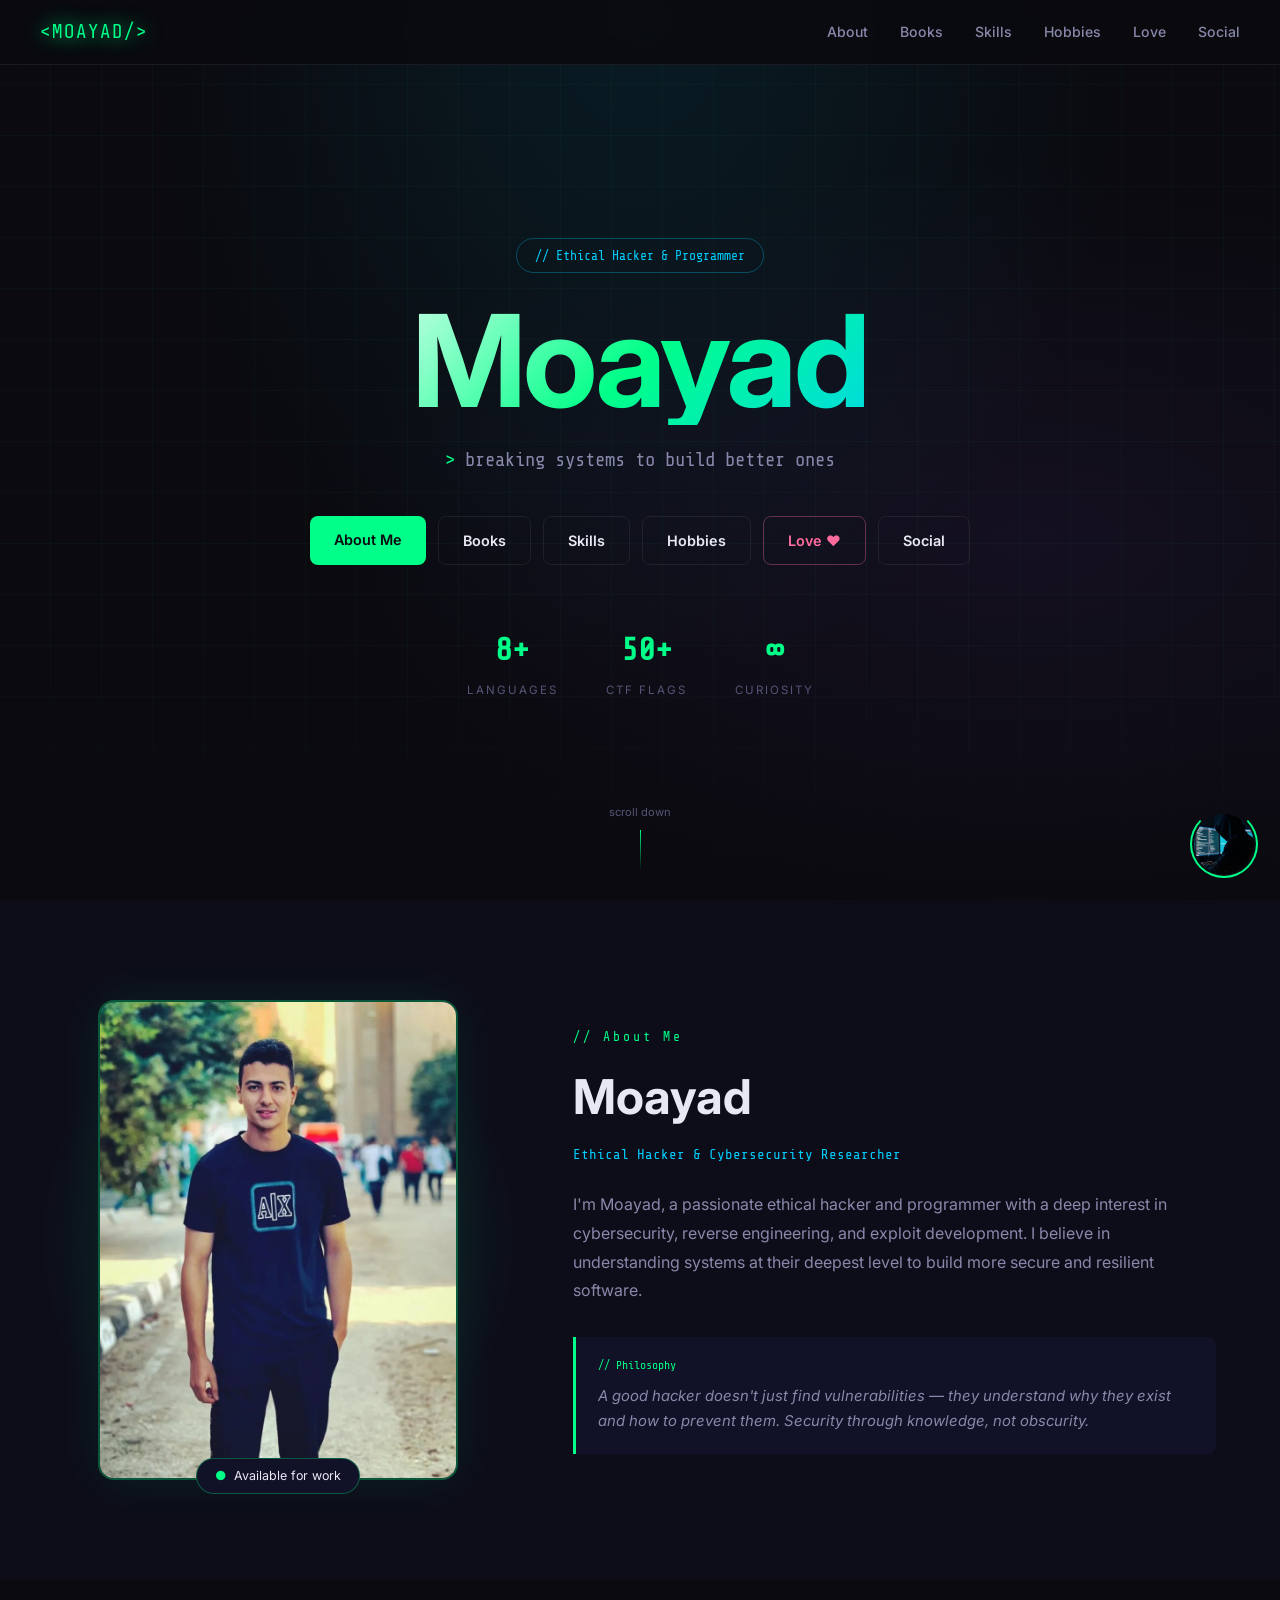
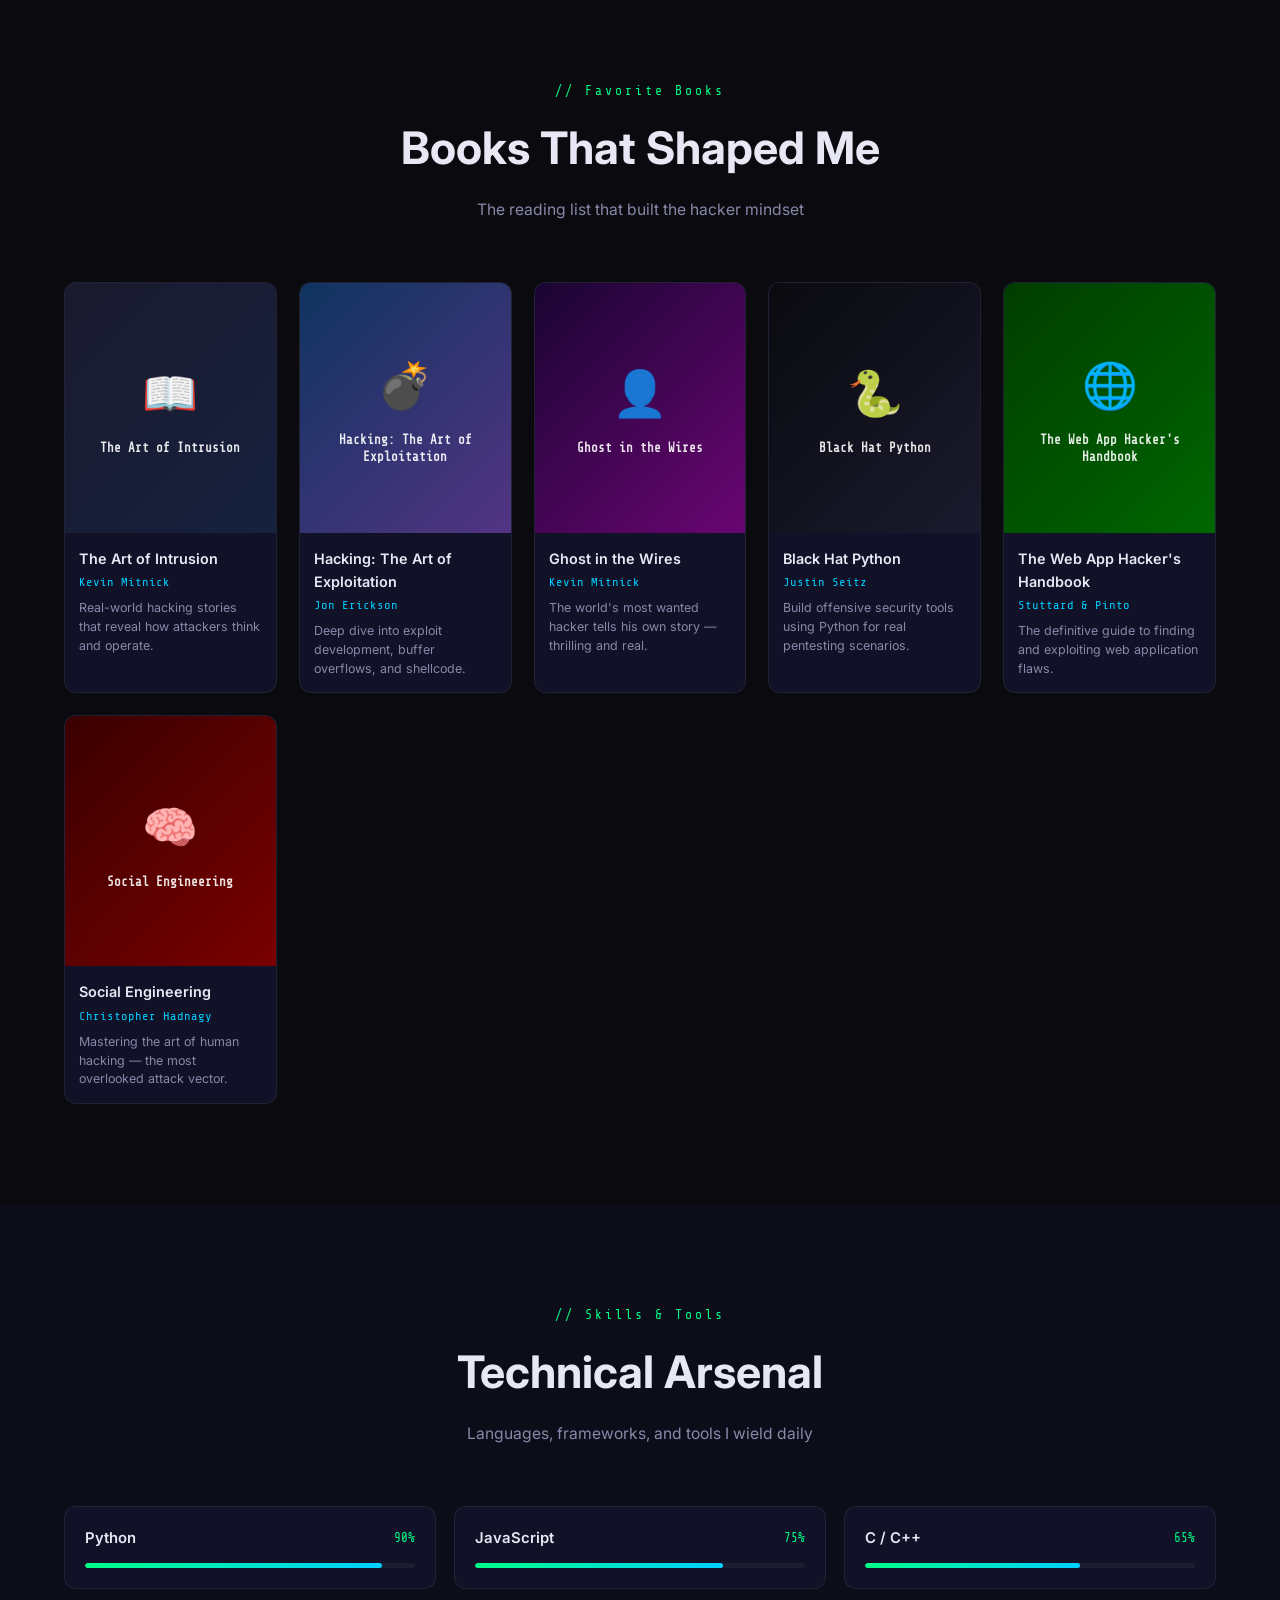
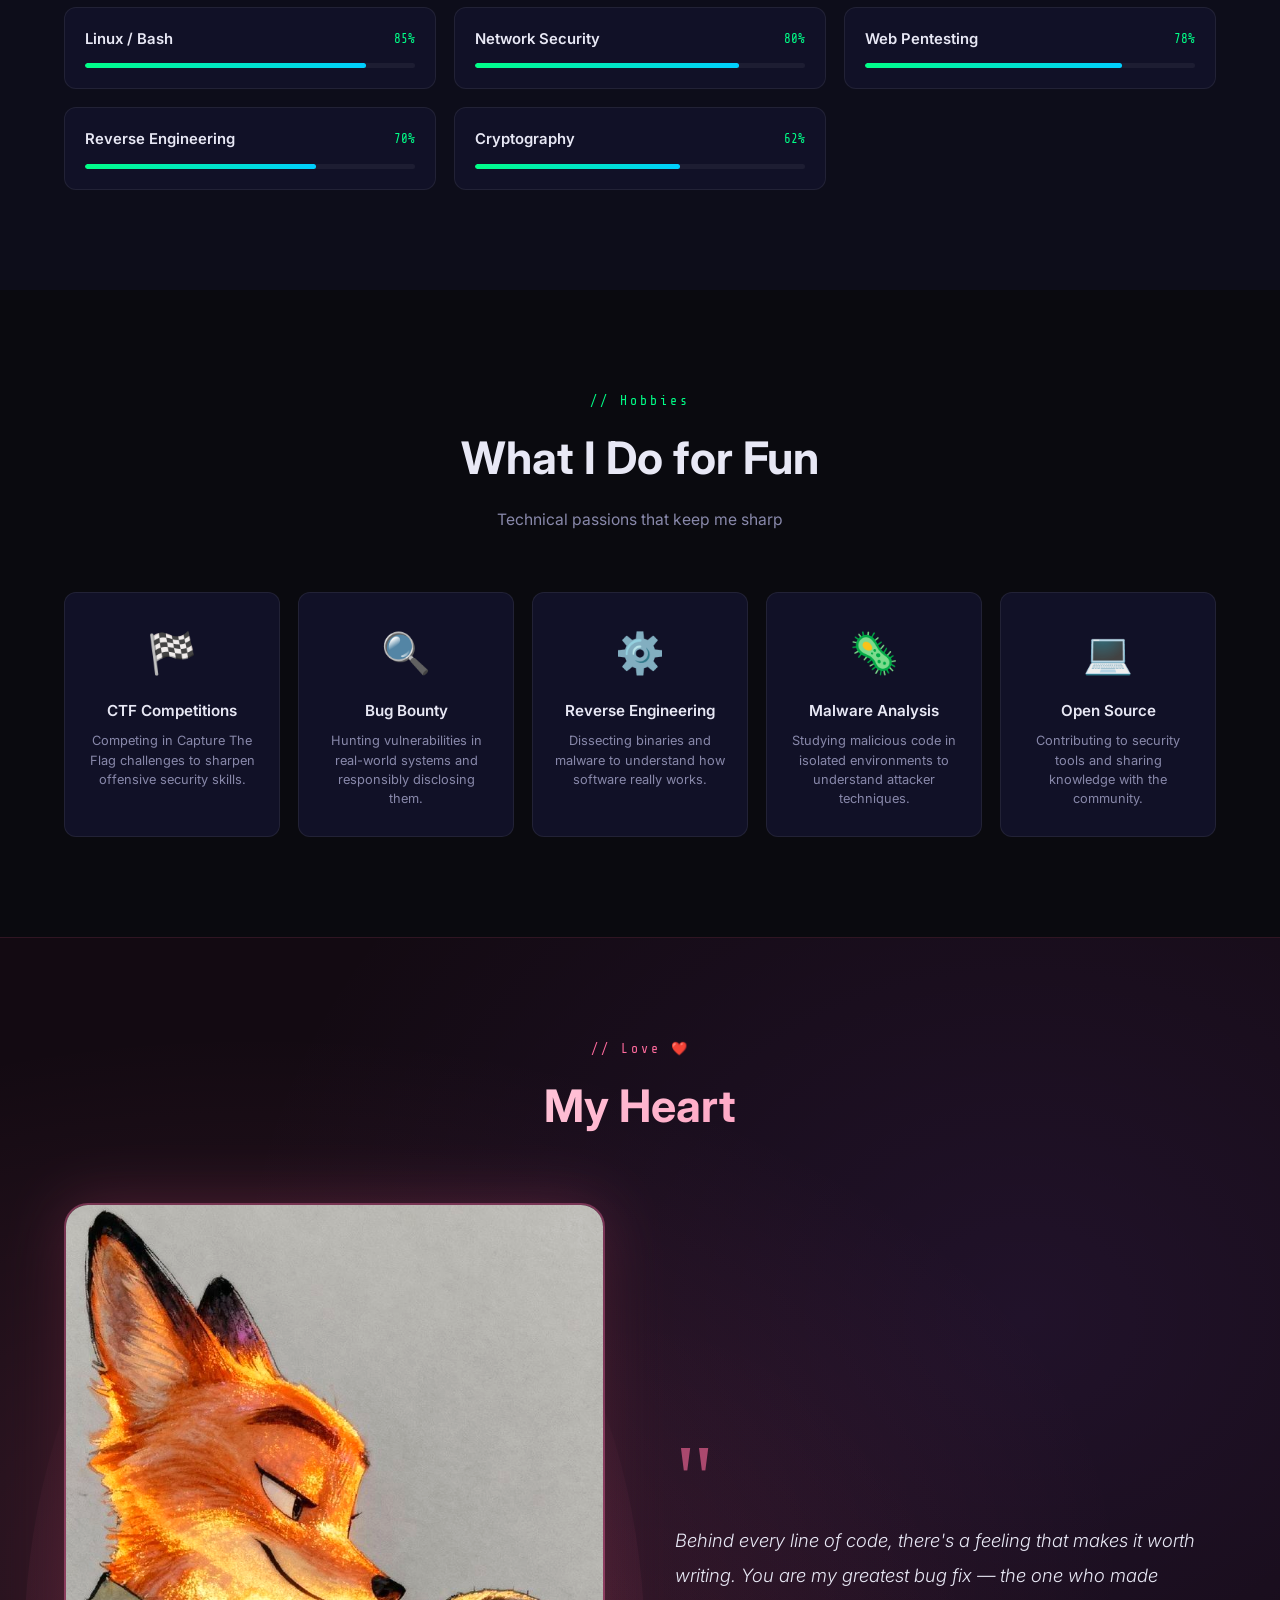
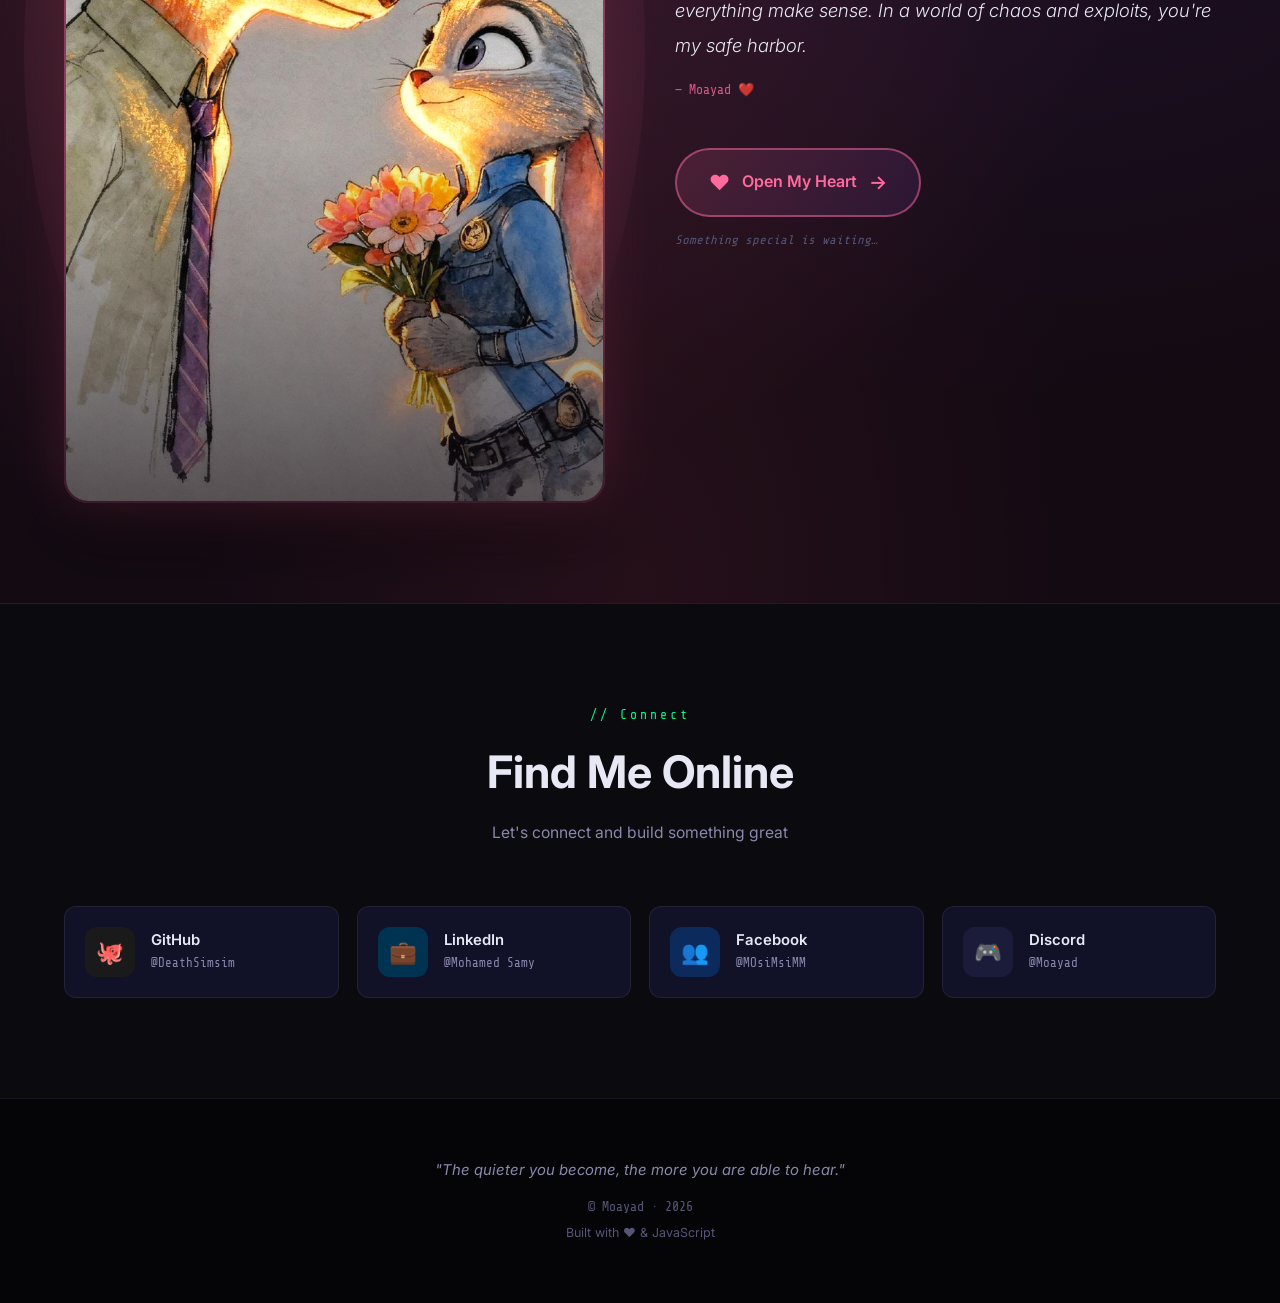
==== index.html @ 6779b1d2 "Initial Portfolio" ====
<!DOCTYPE html>
<html lang="en" xmlns:th="http://www.thymeleaf.org">

<head>
    <meta charset="UTF-8">
    <meta name="viewport" content="width=device-width, initial-scale=1.0">
    <title>Moayad — Ethical Hacker</title>
    <meta name="description" content="Personal portfolio of Moayad — Ethical Hacker & Cybersecurity Researcher">
    <link rel="preconnect" href="https://fonts.googleapis.com">
    <link rel="preconnect" href="https://fonts.gstatic.com" crossorigin>
    <link
        href="https://fonts.googleapis.com/css2?family=Inter:wght@300;400;500;600;700&family=Share+Tech+Mono&display=swap"
        rel="stylesheet">
    <link rel="stylesheet" href="assets/css/main.css">
    <link rel="icon" href="assets/imgs/logo.ico">
</head>

<body>

    <!-- NAVBAR -->
    <nav id="navbar">
        <div class="nav-inner">
            <a href="#home" class="nav-logo">&lt;MOAYAD/&gt;</a>
            <button class="nav-toggle" id="nav-toggle" aria-label="Toggle menu">
                <span></span><span></span><span></span>
            </button>
            <ul class="nav-links" id="nav-links">
                <li><a href="#about">About</a></li>
                <li><a href="#books">Books</a></li>
                <li><a href="#skills">Skills</a></li>
                <li><a href="#hobbies">Hobbies</a></li>
                <li><a href="#love">Love</a></li>
                <li><a href="#social">Social</a></li>
            </ul>
        </div>
    </nav>

    <!-- HERO -->
    <section id="home" class="hero">
        <div class="hero-bg-grid"></div>
        <div class="hero-content">
            <div class="hero-badge">// Ethical Hacker &amp; Programmer</div>
            <h1 id="site-name">Moayad</h1>
            <p id="site-tagline" class="hero-tagline">breaking systems to build better ones</p>
            <div class="hero-nav-btns">
                <a href="#about" class="btn btn-primary">About Me</a>
                <a href="#books" class="btn btn-ghost">Books</a>
                <a href="#skills" class="btn btn-ghost">Skills</a>
                <a href="#hobbies" class="btn btn-ghost">Hobbies</a>
                <a href="#love" class="btn btn-ghost btn-love">Love ❤️</a>
                <a href="#social" class="btn btn-ghost">Social</a>
            </div>
            <div class="hero-stats">
                <div class="stat"><span class="stat-num">8+</span><span class="stat-label">Languages</span></div>
                <div class="stat"><span class="stat-num">50+</span><span class="stat-label">CTF Flags</span></div>
                <div class="stat"><span class="stat-num">∞</span><span class="stat-label">Curiosity</span></div>
            </div>
        </div>
        <div class="hero-scroll-hint">
            <span>scroll down</span>
            <div class="scroll-line"></div>
        </div>
    </section>

    <!-- ABOUT -->
    <section id="about" class="section reveal">
        <div class="section-inner about-inner">
            <div class="about-image-wrap">
                <div class="about-img-glow"></div>
                <img id="about-img" src="assets/imgs/me.jpg" alt="Moayad" class="about-img">
                <div class="about-img-badge"><span class="blink">●</span> Available for work</div>
            </div>
            <div class="about-content">
                <div class="section-label">// About Me</div>
                <h2 id="about-name">Moayad</h2>
                <div id="about-specialty" class="about-specialty">Ethical Hacker &amp; Cybersecurity Researcher</div>
                <p id="about-bio" class="about-bio">I'm Moayad, a passionate ethical hacker and programmer with a deep
                    interest in cybersecurity, reverse engineering, and exploit development. I believe in understanding
                    systems at their deepest level to build more secure and resilient software.</p>
                <div class="about-philosophy">
                    <div class="philosophy-label">// Philosophy</div>
                    <blockquote id="about-philosophy">A good hacker doesn't just find vulnerabilities — they understand
                        why they exist and how to prevent them. Security through knowledge, not obscurity.</blockquote>
                </div>
            </div>
        </div>
    </section>

    <!-- BOOKS -->
    <section id="books" class="section reveal">
        <div class="section-inner">
            <div class="section-header">
                <div class="section-label">// Favorite Books</div>
                <h2 class="section-title">Books That Shaped Me</h2>
                <p class="section-subtitle">The reading list that built the hacker mindset</p>
            </div>
            <div id="books-grid" class="books-grid"></div>
        </div>
    </section>

    <!-- SKILLS -->
    <section id="skills" class="section reveal">
        <div class="section-inner">
            <div class="section-header">
                <div class="section-label">// Skills &amp; Tools</div>
                <h2 class="section-title">Technical Arsenal</h2>
                <p class="section-subtitle">Languages, frameworks, and tools I wield daily</p>
            </div>
            <div id="skills-list" class="skills-list"></div>
        </div>
    </section>

    <!-- HOBBIES -->
    <section id="hobbies" class="section reveal">
        <div class="section-inner">
            <div class="section-header">
                <div class="section-label">// Hobbies</div>
                <h2 class="section-title">What I Do for Fun</h2>
                <p class="section-subtitle">Technical passions that keep me sharp</p>
            </div>
            <div id="hobbies-list" class="hobbies-grid"></div>
        </div>
    </section>

    <!-- LOVE -->
    <section id="love" class="section love-section reveal">
        <div class="love-section-bg"></div>
        <div class="love-particles">
            <span class="lp lp1">💕</span>
            <span class="lp lp2">✨</span>
            <span class="lp lp3">🌹</span>
            <span class="lp lp4">💫</span>
            <span class="lp lp5">💕</span>
            <span class="lp lp6">✨</span>
        </div>
        <div class="section-inner">
            <div class="section-header">
                <div class="section-label love-label">// Love ❤️</div>
                <h2 class="section-title love-title">My Heart</h2>
            </div>
            <div class="love-redesigned">
                <div class="love-photo-wrap">
                    <div class="love-photo-glow"></div>
                    <img id="love-main-img" src="assets/imgs/love1.jpg" alt="Love" class="love-main-photo">
                    <div class="love-photo-overlay"></div>
                </div>
                <div class="love-content-new">
                    <div class="love-quote-mark">"</div>
                    <p id="love-message" class="love-message-new">Behind every line of code, there's a feeling that
                        makes it worth writing. You are my greatest bug fix — the one who made everything make sense.
                    </p>
                    <div class="love-quote-author">— Moayad ❤️</div>
                    <a href="love.html" class="love-cta-btn" id="love-cta-btn">
                        <span class="love-cta-heart">❤️</span>
                        <span class="love-cta-text">Open My Heart</span>
                        <span class="love-cta-arrow">→</span>
                    </a>
                    <p class="love-cta-hint">Something special is waiting…</p>
                </div>
            </div>
        </div>
    </section>

    <!-- SOCIAL -->
    <section id="social" class="section reveal">
        <div class="section-inner">
            <div class="section-header">
                <div class="section-label">// Connect</div>
                <h2 class="section-title">Find Me Online</h2>
                <p class="section-subtitle">Let's connect and build something great</p>
            </div>
            <div id="social-grid" class="social-grid"></div>
        </div>
    </section>

    <!-- FOOTER -->
    <footer id="footer">
        <div class="footer-inner">
            <p class="footer-quote">"The quieter you become, the more you are able to hear."</p>
            <p class="footer-copy">© <span id="footer-name">Moayad</span> · <span id="footer-year">2026</span></p>
            <p class="footer-tag">Built with ❤️ &amp; JavaScript</p>
        </div>
    </footer>

    <!-- FLOATING AVATAR -->
    <button id="avatar-btn" aria-label="Open admin panel">
        <img src="assets/imgs/hacker1.jpg" alt="Admin" id="avatar-btn-img">
        <div class="avatar-ring"></div>
    </button>

    <!-- ADMIN MODAL -->
    <div id="admin-modal" class="modal-overlay" role="dialog" aria-modal="true">
        <div class="modal-box">
            <div class="modal-icon">🔐</div>
            <h3>Admin Access</h3>
            <p class="modal-sub">Enter password to access the control panel</p>
            <form id="admin-form">
                <input type="password" id="admin-pass" placeholder="Enter password..." autocomplete="current-password">
                <div id="admin-error" class="admin-error" aria-live="polite"></div>
                <button type="submit" class="btn btn-primary btn-full">Unlock Panel</button>
            </form>
            <button class="modal-close" id="modal-close-btn" aria-label="Close">×</button>
        </div>
    </div>

    <!-- SIDEBAR OVERLAY -->
    <div th:if="${session.ADMIN == true}" id="sidebar-overlay" class="sidebar-overlay"></div>

    <!-- SIDEBAR -->
    <aside th:if="${session.ADMIN == true}" id="sidebar" role="complementary" aria-label="Admin Panel">
        <div class="sidebar-header">
            <div class="sidebar-profile">
                <img id="sb-avatar" src="assets/imgs/hacker1.jpg" alt="Profile">
                <div>
                    <div id="sb-name-display" class="sb-name">Moayad</div>
                    <div id="sb-spec-display" class="sb-spec">Ethical Hacker</div>
                </div>
            </div>
            <button id="sidebar-close" class="sidebar-close-btn" aria-label="Close">×</button>
        </div>

        <div class="sidebar-tabs">
            <button class="sb-tab active" data-tab="profile">Profile</button>
            <button class="sb-tab" data-tab="books">Books</button>
            <button class="sb-tab" data-tab="love">Love</button>
            <button class="sb-tab" data-tab="social">Social</button>
        </div>

        <div class="sidebar-body">

            <!-- PROFILE TAB -->
            <div id="tab-profile" class="sb-tab-content active">
                <div class="sb-group">
                    <label>Name</label>
                    <input type="text" id="edit-name" placeholder="Your name">
                </div>
                <div class="sb-group">
                    <label>Tagline</label>
                    <input type="text" id="edit-tagline" placeholder="Your tagline">
                </div>
                <div class="sb-group">
                    <label>Specialty</label>
                    <input type="text" id="edit-specialty" placeholder="Your specialty">
                </div>
                <div class="sb-group">
                    <label>Bio</label>
                    <textarea id="edit-bio" rows="4" placeholder="About you..."></textarea>
                </div>
                <div class="sb-group">
                    <label>Philosophy</label>
                    <textarea id="edit-philosophy" rows="3" placeholder="Your philosophy..."></textarea>
                </div>
                <div class="sb-section-title">Skills</div>
                <div id="sb-skills-list"></div>
                <button class="btn-add" id="add-skill-btn">+ Add Skill</button>
                <div class="sb-section-title">Hobbies</div>
                <div id="sb-hobbies-list"></div>
                <button class="btn-add" id="add-hobby-btn">+ Add Hobby</button>
                <button class="btn btn-primary btn-full save-btn" id="save-profile-btn">💾 Save Changes</button>
            </div>

            <!-- BOOKS TAB -->
            <div id="tab-books" class="sb-tab-content">
                <div id="sb-books-list"></div>
                <button class="btn-add" id="add-book-btn">+ Add Book</button>
            </div>

            <!-- LOVE TAB -->
            <div id="tab-love" class="sb-tab-content">
                <div class="sb-group toggle-row">
                    <label>Show Love Section</label>
                    <label class="toggle-switch">
                        <input type="checkbox" id="love-visible" checked>
                        <span class="toggle-slider"></span>
                    </label>
                </div>
                <div class="sb-group">
                    <label>Main Image</label>
                    <img id="sb-love-preview" src="assets/imgs/love1.jpg" class="sb-img-preview" alt="Love preview">
                    <input type="file" id="love-img-input" accept="image/*" style="display:none">
                    <label for="love-img-input" class="btn-add"
                        style="display:block;text-align:center;cursor:pointer;">📁 Change Image</label>
                </div>
                <div class="sb-group">
                    <label>Love Message</label>
                    <textarea id="edit-love-msg" rows="5" placeholder="Your love message..."></textarea>
                </div>
                <button class="btn btn-primary btn-full save-btn" id="save-love-btn">💾 Save Love</button>
            </div>

            <!-- SOCIAL TAB -->
            <div id="tab-social" class="sb-tab-content">
                <div id="sb-social-list"></div>
                <button class="btn-add" id="add-social-btn">+ Add Social Link</button>
                <button class="btn btn-primary btn-full save-btn" id="save-social-btn">💾 Save Social</button>
            </div>

        </div>
    </aside>

    <script src="assets/js/main.js"></script>
</body>

</html>
---- assets/css/main.css ----
/* ===== IMPORTS ===== */
@import url('https://fonts.googleapis.com/css2?family=Inter:wght@300;400;500;600;700&family=Share+Tech+Mono&display=swap');

/* ===== RESET ===== */
*,
*::before,
*::after {
    box-sizing: border-box;
    margin: 0;
    padding: 0;
}

/* ===== CSS VARIABLES ===== */
:root {
    --bg: #0a0a0f;
    --bg2: #0d0d1a;
    --bg-card: #111127;
    --bg-card2: #13132b;
    --accent: #00ff88;
    --accent2: #00cfff;
    --accent3: #9b59ff;
    --text: #e8e8f5;
    --text2: #8888aa;
    --text3: #555577;
    --border: rgba(255, 255, 255, 0.07);
    --border-a: rgba(0, 255, 136, 0.3);
    --love-bg: #130a12;
    --love-a: #ff6b9d;
    --love-glow: rgba(255, 107, 157, 0.2);
    --font-mono: 'Share Tech Mono', monospace;
    --font: 'Inter', sans-serif;
    --r: 12px;
    --r2: 8px;
    --tr: 0.3s ease;
}

html {
    scroll-behavior: smooth;
}

body {
    background: var(--bg);
    color: var(--text);
    font-family: var(--font);
    line-height: 1.6;
    overflow-x: hidden;
}

a {
    color: inherit;
    text-decoration: none;
}

img {
    max-width: 100%;
    display: block;
}

::-webkit-scrollbar {
    width: 5px;
}

::-webkit-scrollbar-track {
    background: var(--bg2);
}

::-webkit-scrollbar-thumb {
    background: var(--accent);
    border-radius: 3px;
}

/* ===== NAVBAR ===== */
#navbar {
    position: fixed;
    top: 0;
    left: 0;
    right: 0;
    z-index: 900;
    padding: 0 24px;
    background: rgba(10, 10, 15, 0.85);
    -webkit-backdrop-filter: blur(14px);
    backdrop-filter: blur(14px);
    border-bottom: 1px solid var(--border);
    transition: var(--tr);
}

.nav-inner {
    max-width: 1200px;
    margin: 0 auto;
    height: 64px;
    display: flex;
    align-items: center;
    justify-content: space-between;
}

.nav-logo {
    font-family: var(--font-mono);
    font-size: 1.2rem;
    color: var(--accent);
    letter-spacing: 2px;
    text-shadow: 0 0 20px var(--accent);
    transition: var(--tr);
}

.nav-logo:hover {
    opacity: 0.75;
}

.nav-links {
    display: flex;
    list-style: none;
    gap: 32px;
}

.nav-links a {
    font-size: 0.88rem;
    color: var(--text2);
    font-weight: 500;
    transition: var(--tr);
    position: relative;
}

.nav-links a::after {
    content: '';
    position: absolute;
    bottom: -4px;
    left: 0;
    width: 0;
    height: 2px;
    background: var(--accent);
    transition: var(--tr);
}

.nav-links a:hover {
    color: var(--accent);
}

.nav-links a:hover::after {
    width: 100%;
}

.nav-toggle {
    display: none;
    flex-direction: column;
    gap: 5px;
    background: none;
    border: none;
    cursor: pointer;
    padding: 4px;
}

.nav-toggle span {
    display: block;
    width: 24px;
    height: 2px;
    background: var(--text);
    transition: var(--tr);
}

.nav-links.open {
    display: flex;
}

/* ===== BUTTONS ===== */
.btn {
    display: inline-block;
    padding: 12px 24px;
    border-radius: var(--r2);
    font-family: var(--font);
    font-size: 0.9rem;
    font-weight: 600;
    cursor: pointer;
    transition: var(--tr);
    border: none;
    text-align: center;
}

.btn-primary {
    background: var(--accent);
    color: #0a0a0f;
}

.btn-primary:hover {
    background: #00dd77;
    box-shadow: 0 0 20px rgba(0, 255, 136, 0.4);
    transform: translateY(-2px);
}

.btn-ghost {
    background: transparent;
    color: var(--text);
    border: 1px solid var(--border);
}

.btn-ghost:hover {
    border-color: var(--accent);
    color: var(--accent);
    transform: translateY(-2px);
}

.btn-love {
    border-color: rgba(255, 107, 157, 0.35) !important;
    color: var(--love-a) !important;
}

.btn-love:hover {
    border-color: var(--love-a) !important;
    box-shadow: 0 0 15px var(--love-glow) !important;
}

.btn-full {
    width: 100%;
    display: block;
}

.btn-add {
    display: block;
    width: 100%;
    margin-top: 8px;
    padding: 9px;
    background: transparent;
    border: 1px dashed var(--border);
    color: var(--text2);
    font-size: 0.82rem;
    border-radius: var(--r2);
    cursor: pointer;
    font-family: var(--font);
    transition: var(--tr);
}

.btn-add:hover {
    border-color: var(--accent);
    color: var(--accent);
}

/* ===== SECTIONS ===== */
.section {
    padding: 100px 0;
    position: relative;
}

.section-inner {
    max-width: 1200px;
    margin: 0 auto;
    padding: 0 24px;
}

.section-header {
    text-align: center;
    margin-bottom: 60px;
}

.section-label {
    font-family: var(--font-mono);
    font-size: 0.82rem;
    color: var(--accent);
    letter-spacing: 3px;
    margin-bottom: 12px;
}

.section-title {
    font-size: clamp(2rem, 5vw, 2.8rem);
    font-weight: 700;
    margin-bottom: 12px;
}

.section-subtitle {
    color: var(--text2);
    font-size: 0.98rem;
}

/* Scroll Reveal */
.reveal {
    opacity: 0;
    transform: translateY(40px);
    transition: opacity 0.7s ease, transform 0.7s ease;
}

.reveal.visible {
    opacity: 1;
    transform: translateY(0);
}

/* ===== HERO ===== */
.hero {
    min-height: 100vh;
    display: flex;
    flex-direction: column;
    align-items: center;
    justify-content: center;
    text-align: center;
    position: relative;
    overflow: hidden;
    padding: 80px 24px 40px;
}

.hero-bg-grid {
    position: absolute;
    inset: 0;
    background:
        linear-gradient(to bottom, transparent 70%, var(--bg) 100%),
        repeating-linear-gradient(0deg, transparent, transparent 50px, rgba(0, 255, 136, 0.03) 50px, rgba(0, 255, 136, 0.03) 51px),
        repeating-linear-gradient(90deg, transparent, transparent 50px, rgba(0, 255, 136, 0.03) 50px, rgba(0, 255, 136, 0.03) 51px);
    background-color: var(--bg);
    z-index: 0;
}

.hero-bg-grid::after {
    content: '';
    position: absolute;
    inset: 0;
    background:
        radial-gradient(ellipse at center top, rgba(0, 207, 255, 0.09) 0%, transparent 55%),
        radial-gradient(ellipse at 80% 60%, rgba(155, 89, 255, 0.07) 0%, transparent 50%);
}

.hero-content {
    position: relative;
    z-index: 1;
}

.hero-badge {
    display: inline-block;
    font-family: var(--font-mono);
    font-size: 0.82rem;
    color: var(--accent2);
    border: 1px solid rgba(0, 207, 255, 0.3);
    padding: 6px 18px;
    border-radius: 100px;
    margin-bottom: 24px;
    animation: fadeDown 0.8s ease forwards;
}

.hero h1 {
    font-size: clamp(3.5rem, 11vw, 8rem);
    font-weight: 700;
    line-height: 1;
    letter-spacing: -3px;
    background: linear-gradient(135deg, #fff 0%, var(--accent) 50%, var(--accent2) 100%);
    -webkit-background-clip: text;
    -webkit-text-fill-color: transparent;
    background-clip: text;
    animation: fadeUp 0.9s ease 0.2s both;
    margin-bottom: 20px;
}

.hero-tagline {
    font-size: clamp(0.95rem, 2.5vw, 1.2rem);
    color: var(--text2);
    font-family: var(--font-mono);
    margin-bottom: 40px;
    animation: fadeUp 0.9s ease 0.4s both;
}

.hero-tagline::before {
    content: '> ';
    color: var(--accent);
}

.hero-nav-btns {
    display: flex;
    flex-wrap: wrap;
    gap: 12px;
    justify-content: center;
    margin-bottom: 60px;
    animation: fadeUp 0.9s ease 0.6s both;
}

.hero-stats {
    display: flex;
    gap: 48px;
    justify-content: center;
    animation: fadeUp 0.9s ease 0.8s both;
}

.stat {
    text-align: center;
}

.stat-num {
    display: block;
    font-family: var(--font-mono);
    font-size: 2rem;
    color: var(--accent);
    font-weight: 700;
}

.stat-label {
    font-size: 0.72rem;
    color: var(--text3);
    text-transform: uppercase;
    letter-spacing: 2px;
}

.hero-scroll-hint {
    position: absolute;
    bottom: 30px;
    left: 50%;
    transform: translateX(-50%);
    z-index: 1;
    display: flex;
    flex-direction: column;
    align-items: center;
    gap: 8px;
    color: var(--text3);
    font-size: 0.7rem;
    animation: pulse 2s ease infinite;
}

.scroll-line {
    width: 1px;
    height: 40px;
    background: linear-gradient(to bottom, var(--accent), transparent);
}

/* ===== ABOUT ===== */
#about {
    background: var(--bg2);
}

.about-inner {
    display: grid;
    grid-template-columns: 1fr 1.5fr;
    gap: 80px;
    align-items: center;
}

.about-image-wrap {
    position: relative;
}

.about-img-glow {
    position: absolute;
    inset: -20px;
    background: radial-gradient(circle, rgba(0, 255, 136, 0.12) 0%, transparent 70%);
    border-radius: 50%;
}

.about-img {
    width: 100%;
    max-width: 360px;
    margin: 0 auto;
    border-radius: 16px;
    border: 2px solid var(--border-a);
    box-shadow: 0 0 50px rgba(0, 255, 136, 0.08);
    position: relative;
    z-index: 1;
    object-fit: cover;
    aspect-ratio: 3/4;
}

.about-img-badge {
    position: absolute;
    bottom: -14px;
    left: 50%;
    transform: translateX(-50%);
    background: var(--bg-card);
    border: 1px solid var(--border-a);
    padding: 7px 18px;
    border-radius: 100px;
    font-size: 0.78rem;
    white-space: nowrap;
    z-index: 2;
    display: flex;
    align-items: center;
    gap: 8px;
}

.blink {
    color: var(--accent);
    animation: blink 1.5s ease infinite;
}

.about-content .section-label {
    text-align: left;
}

.about-content h2 {
    font-size: clamp(2rem, 4vw, 3rem);
    font-weight: 700;
    margin-bottom: 8px;
}

.about-specialty {
    font-family: var(--font-mono);
    color: var(--accent2);
    font-size: 0.88rem;
    margin-bottom: 24px;
}

.about-bio {
    color: var(--text2);
    line-height: 1.8;
    margin-bottom: 32px;
    font-size: 1rem;
}

.about-philosophy {
    background: var(--bg-card);
    border-left: 3px solid var(--accent);
    padding: 20px 22px;
    border-radius: 0 var(--r2) var(--r2) 0;
}

.philosophy-label {
    font-family: var(--font-mono);
    font-size: 0.72rem;
    color: var(--accent);
    margin-bottom: 8px;
}

.about-philosophy blockquote {
    color: var(--text2);
    font-style: italic;
    line-height: 1.7;
    font-size: 0.93rem;
}

/* ===== BOOKS ===== */
.books-grid {
    display: grid;
    grid-template-columns: repeat(auto-fill, minmax(190px, 1fr));
    gap: 22px;
}

.book-card {
    background: var(--bg-card);
    border-radius: var(--r);
    overflow: hidden;
    border: 1px solid var(--border);
    transition: var(--tr);
    cursor: default;
}

.book-card:hover {
    border-color: var(--border-a);
    transform: translateY(-6px);
    box-shadow: 0 20px 40px rgba(0, 0, 0, 0.4);
}

.book-card:hover .book-cover-placeholder {
    transform: scale(1.04);
}

.book-cover-wrap {
    height: 250px;
    overflow: hidden;
    position: relative;
}

.book-cover {
    width: 100%;
    height: 100%;
    object-fit: cover;
    transition: transform 0.5s ease;
}

.book-cover-placeholder {
    width: 100%;
    height: 100%;
    display: flex;
    flex-direction: column;
    align-items: center;
    justify-content: center;
    padding: 20px;
    text-align: center;
    font-family: var(--font-mono);
    transition: transform 0.5s ease;
}

.book-cover-placeholder .book-icon {
    font-size: 2.8rem;
    margin-bottom: 10px;
}

.book-cover-placeholder .book-cover-title {
    font-size: 0.78rem;
    color: rgba(255, 255, 255, 0.9);
    font-weight: 600;
    line-height: 1.3;
}

.book-info {
    padding: 14px;
}

.book-title {
    font-size: 0.9rem;
    font-weight: 600;
    margin-bottom: 3px;
}

.book-author {
    font-size: 0.76rem;
    color: var(--accent2);
    font-family: var(--font-mono);
    margin-bottom: 7px;
}

.book-desc {
    font-size: 0.78rem;
    color: var(--text2);
    line-height: 1.5;
}

/* ===== SKILLS ===== */
#skills {
    background: var(--bg2);
}

.skills-list {
    display: grid;
    grid-template-columns: repeat(auto-fill, minmax(280px, 1fr));
    gap: 18px;
}

.skill-item {
    background: var(--bg-card);
    border: 1px solid var(--border);
    border-radius: var(--r);
    padding: 20px;
    transition: var(--tr);
}

.skill-item:hover {
    border-color: var(--border-a);
}

.skill-header {
    display: flex;
    justify-content: space-between;
    align-items: center;
    margin-bottom: 12px;
}

.skill-name {
    font-weight: 600;
    font-size: 0.93rem;
}

.skill-pct {
    font-family: var(--font-mono);
    font-size: 0.78rem;
    color: var(--accent);
}

.skill-bar {
    height: 5px;
    background: rgba(255, 255, 255, 0.05);
    border-radius: 100px;
    overflow: hidden;
}

.skill-fill {
    height: 100%;
    background: linear-gradient(90deg, var(--accent), var(--accent2));
    border-radius: 100px;
    width: 0;
    transition: width 1s ease 0.3s;
}

/* ===== HOBBIES ===== */
.hobbies-grid {
    display: grid;
    grid-template-columns: repeat(auto-fill, minmax(210px, 1fr));
    gap: 18px;
}

.hobby-card {
    background: var(--bg-card);
    border: 1px solid var(--border);
    border-radius: var(--r);
    padding: 28px 20px;
    text-align: center;
    transition: var(--tr);
}

.hobby-card:hover {
    border-color: rgba(155, 89, 255, 0.4);
    transform: translateY(-5px);
    box-shadow: 0 10px 30px rgba(155, 89, 255, 0.1);
}

.hobby-icon {
    font-size: 2.5rem;
    margin-bottom: 14px;
    display: block;
}

.hobby-name {
    font-weight: 600;
    font-size: 0.95rem;
    margin-bottom: 8px;
}

.hobby-desc {
    font-size: 0.8rem;
    color: var(--text2);
    line-height: 1.5;
}

/* ===== LOVE ===== */
#love {
    background: var(--love-bg);
    border-top: 1px solid rgba(255, 107, 157, 0.12);
    border-bottom: 1px solid rgba(255, 107, 157, 0.12);
    position: relative;
    overflow: hidden;
}

.love-section-bg {
    position: absolute;
    inset: 0;
    background:
        radial-gradient(ellipse at 20% 50%, rgba(255, 107, 157, 0.14) 0%, transparent 60%),
        radial-gradient(ellipse at 80% 30%, rgba(155, 89, 255, 0.10) 0%, transparent 55%),
        radial-gradient(ellipse at 50% 100%, rgba(255, 80, 120, 0.08) 0%, transparent 50%);
    pointer-events: none;
}

.love-particles {
    position: absolute;
    inset: 0;
    pointer-events: none;
    overflow: hidden;
    z-index: 0;
}

.lp {
    position: absolute;
    font-size: 1.4rem;
    opacity: 0;
    animation: floatParticle 8s ease-in-out infinite;
}

.lp1 {
    left: 8%;
    top: 20%;
    animation-delay: 0s;
    animation-duration: 9s;
}

.lp2 {
    left: 20%;
    top: 70%;
    animation-delay: 1.5s;
    animation-duration: 7s;
}

.lp3 {
    left: 75%;
    top: 15%;
    animation-delay: 2.5s;
    animation-duration: 10s;
}

.lp4 {
    left: 88%;
    top: 65%;
    animation-delay: 0.8s;
    animation-duration: 8s;
}

.lp5 {
    left: 50%;
    top: 85%;
    animation-delay: 3.5s;
    animation-duration: 9s;
}

.lp6 {
    left: 60%;
    top: 40%;
    animation-delay: 1s;
    animation-duration: 11s;
}

@keyframes floatParticle {
    0% {
        transform: translateY(0) scale(0.8);
        opacity: 0;
    }

    20% {
        opacity: 0.7;
    }

    80% {
        opacity: 0.5;
    }

    100% {
        transform: translateY(-120px) scale(1.1);
        opacity: 0;
    }
}

#love .section-inner {
    position: relative;
    z-index: 1;
}

.love-label {
    color: var(--love-a) !important;
}

.love-title {
    background: linear-gradient(135deg, #fff, var(--love-a));
    -webkit-background-clip: text;
    -webkit-text-fill-color: transparent;
    background-clip: text;
}

/* --- Redesigned layout --- */
.love-redesigned {
    display: grid;
    grid-template-columns: 1fr 1fr;
    gap: 70px;
    align-items: center;
}

.love-photo-wrap {
    position: relative;
    border-radius: 24px;
    overflow: visible;
}

.love-photo-glow {
    position: absolute;
    inset: -40px;
    background: radial-gradient(circle, rgba(255, 107, 157, 0.25) 0%, transparent 70%);
    border-radius: 50%;
    z-index: 0;
    animation: glowPulse 3s ease-in-out infinite;
}

@keyframes glowPulse {

    0%,
    100% {
        opacity: 0.7;
        transform: scale(0.95);
    }

    50% {
        opacity: 1;
        transform: scale(1.05);
    }
}

.love-main-photo {
    width: 100%;
    height: 900px;
    object-fit: cover;
    object-position: center bottom;
    border-radius: 24px;
    border: 2px solid rgba(255, 107, 157, 0.4);
    box-shadow: 0 0 60px rgba(255, 107, 157, 0.2), 0 30px 60px rgba(0, 0, 0, 0.5);
    position: relative;
    z-index: 1;
    transition: transform 0.6s ease, box-shadow 0.6s ease;
    filter: brightness(1.05) saturate(1.1);
}

.love-main-photo:hover {
    transform: scale(1.02) translateY(-5px);
    box-shadow: 0 0 80px rgba(255, 107, 157, 0.35), 0 40px 80px rgba(0, 0, 0, 0.5);
}

.love-photo-overlay {
    position: absolute;
    bottom: 0;
    left: 0;
    right: 0;
    height: 40%;
    background: linear-gradient(to top, rgba(19, 10, 18, 0.6), transparent);
    border-radius: 0 0 24px 24px;
    z-index: 2;
    pointer-events: none;
}

.love-content-new {
    text-align: left;
    padding: 20px 0;
}

.love-quote-mark {
    font-size: 6rem;
    line-height: 0.5;
    color: var(--love-a);
    font-family: Georgia, serif;
    margin-bottom: 20px;
    opacity: 0.6;
    display: block;
}

.love-message-new {
    font-size: 1.15rem;
    line-height: 1.9;
    color: var(--text);
    font-style: italic;
    margin-bottom: 16px;
    font-weight: 300;
}

.love-quote-author {
    font-family: var(--font-mono);
    font-size: 0.82rem;
    color: var(--love-a);
    margin-bottom: 48px;
    opacity: 0.8;
}

.love-cta-btn {
    display: inline-flex;
    align-items: center;
    gap: 12px;
    padding: 16px 32px;
    background: linear-gradient(135deg, rgba(255, 107, 157, 0.15), rgba(155, 89, 255, 0.10));
    border: 2px solid rgba(255, 107, 157, 0.5);
    border-radius: 60px;
    color: var(--love-a);
    font-size: 1rem;
    font-weight: 600;
    font-family: var(--font);
    cursor: pointer;
    text-decoration: none;
    transition: all 0.4s ease;
    position: relative;
    overflow: hidden;
}

.love-cta-btn::before {
    content: '';
    position: absolute;
    inset: 0;
    background: linear-gradient(135deg, rgba(255, 107, 157, 0.25), rgba(155, 89, 255, 0.15));
    opacity: 0;
    transition: opacity 0.4s ease;
    border-radius: 60px;
}

.love-cta-btn:hover::before {
    opacity: 1;
}

.love-cta-btn:hover {
    border-color: var(--love-a);
    box-shadow: 0 0 30px rgba(255, 107, 157, 0.4), 0 10px 30px rgba(0, 0, 0, 0.3);
    transform: translateY(-3px);
    color: #fff;
}

.love-cta-heart {
    font-size: 1.3rem;
    animation: heartbeat 1.5s ease infinite;
    display: inline-block;
}

.love-cta-arrow {
    font-size: 1.2rem;
    transition: transform 0.3s ease;
}

.love-cta-btn:hover .love-cta-arrow {
    transform: translateX(5px);
}

.love-cta-hint {
    margin-top: 14px;
    font-size: 0.78rem;
    color: var(--text3);
    font-family: var(--font-mono);
    font-style: italic;
}

/* Legacy compat for admin sidebar */
.love-message {
    color: var(--text2);
    font-size: 1rem;
    line-height: 1.8;
    font-style: italic;
    margin-bottom: 28px;
}

/* ===== SOCIAL ===== */
.social-grid {
    display: grid;
    grid-template-columns: repeat(auto-fill, minmax(240px, 1fr));
    gap: 18px;
}

.social-card {
    display: flex;
    align-items: center;
    gap: 16px;
    background: var(--bg-card);
    border: 1px solid var(--border);
    border-radius: var(--r);
    padding: 20px;
    transition: var(--tr);
    text-decoration: none;
}

.social-card:hover {
    border-color: var(--border-a);
    transform: translateY(-4px);
    box-shadow: 0 10px 28px rgba(0, 0, 0, 0.3);
}

.social-icon {
    width: 50px;
    height: 50px;
    border-radius: 12px;
    display: flex;
    align-items: center;
    justify-content: center;
    font-size: 1.4rem;
    flex-shrink: 0;
}

.social-platform {
    font-weight: 600;
    font-size: 0.93rem;
    margin-bottom: 2px;
}

.social-handle {
    font-size: 0.78rem;
    color: var(--text2);
    font-family: var(--font-mono);
}

/* ===== FOOTER ===== */
footer {
    background: #050508;
    border-top: 1px solid var(--border);
    padding: 60px 24px;
    text-align: center;
}

.footer-inner {
    max-width: 600px;
    margin: 0 auto;
}

.footer-quote {
    font-style: italic;
    color: var(--text2);
    margin-bottom: 14px;
    font-size: 0.93rem;
}

.footer-copy {
    font-family: var(--font-mono);
    font-size: 0.82rem;
    color: var(--text3);
    margin-bottom: 6px;
}

.footer-tag {
    font-size: 0.78rem;
    color: var(--text3);
}

/* ===== FLOATING AVATAR ===== */
#avatar-btn {
    position: fixed;
    bottom: 26px;
    right: 26px;
    z-index: 800;
    width: 60px;
    height: 60px;
    border-radius: 50%;
    border: none;
    cursor: pointer;
    padding: 0;
    overflow: visible;
    background: var(--bg-card);
    transition: var(--tr);
}

#avatar-btn:hover {
    transform: scale(1.1);
}

#avatar-btn img {
    width: 100%;
    height: 100%;
    object-fit: cover;
    border-radius: 50%;
    position: relative;
    z-index: 1;
}

.avatar-ring {
    position: absolute;
    inset: -4px;
    border-radius: 50%;
    border: 2px solid var(--accent);
    border-top-color: transparent;
    animation: spin 3s linear infinite;
    z-index: 0;
}

/* ===== ADMIN MODAL ===== */
.modal-overlay {
    position: fixed;
    inset: 0;
    z-index: 1100;
    background: rgba(0, 0, 0, 0.86);
    display: flex;
    align-items: center;
    justify-content: center;
    backdrop-filter: blur(5px);
    opacity: 0;
    pointer-events: none;
    transition: opacity 0.3s ease;
}

.modal-overlay.active {
    opacity: 1;
    pointer-events: all;
}

.modal-box {
    background: var(--bg-card2);
    border: 1px solid var(--border-a);
    border-radius: var(--r);
    padding: 40px;
    width: 100%;
    max-width: 420px;
    position: relative;
    text-align: center;
}

.modal-icon {
    font-size: 2.5rem;
    margin-bottom: 14px;
}

.modal-box h3 {
    font-size: 1.4rem;
    margin-bottom: 7px;
}

.modal-sub {
    color: var(--text2);
    font-size: 0.88rem;
    margin-bottom: 28px;
}

#admin-form input {
    width: 100%;
    background: rgba(255, 255, 255, 0.05);
    border: 1px solid var(--border);
    color: var(--text);
    border-radius: var(--r2);
    padding: 12px 16px;
    font-size: 0.93rem;
    margin-bottom: 10px;
    outline: none;
    font-family: var(--font-mono);
    transition: var(--tr);
}

#admin-form input:focus {
    border-color: var(--accent);
}

.admin-error {
    color: #ff4466;
    font-size: 0.8rem;
    margin-bottom: 10px;
    min-height: 18px;
}

.modal-close {
    position: absolute;
    top: 12px;
    right: 16px;
    background: none;
    border: none;
    color: var(--text2);
    font-size: 1.5rem;
    cursor: pointer;
    transition: var(--tr);
}

.modal-close:hover {
    color: var(--text);
}

/* ===== SIDEBAR ===== */
.sidebar-overlay {
    position: fixed;
    inset: 0;
    z-index: 999;
    background: rgba(0, 0, 0, 0.5);
    opacity: 0;
    pointer-events: none;
    transition: opacity 0.3s ease;
    backdrop-filter: blur(2px);
}

.sidebar-overlay.active {
    opacity: 1;
    pointer-events: all;
}

#sidebar {
    position: fixed;
    top: 0;
    right: 0;
    bottom: 0;
    width: 380px;
    max-width: 100%;
    z-index: 1000;
    background: #0d0d1f;
    border-left: 1px solid var(--border);
    transform: translateX(100%);
    transition: transform 0.4s cubic-bezier(0.4, 0, 0.2, 1);
    display: flex;
    flex-direction: column;
    overflow: hidden;
}

#sidebar.active {
    transform: translateX(0);
}

.sidebar-header {
    display: flex;
    align-items: center;
    justify-content: space-between;
    padding: 18px 20px;
    border-bottom: 1px solid var(--border);
    background: var(--bg-card);
    flex-shrink: 0;
}

.sidebar-profile {
    display: flex;
    align-items: center;
    gap: 12px;
}

.sidebar-profile img {
    width: 46px;
    height: 46px;
    border-radius: 50%;
    object-fit: cover;
    border: 2px solid var(--accent);
}

.sb-name {
    font-weight: 600;
    font-size: 0.92rem;
}

.sb-spec {
    font-size: 0.76rem;
    color: var(--accent);
    font-family: var(--font-mono);
}

.sidebar-close-btn {
    background: none;
    border: none;
    color: var(--text2);
    font-size: 1.5rem;
    cursor: pointer;
    transition: var(--tr);
}

.sidebar-close-btn:hover {
    color: var(--text);
}

.sidebar-tabs {
    display: flex;
    border-bottom: 1px solid var(--border);
    background: var(--bg-card);
    flex-shrink: 0;
}

.sb-tab {
    flex: 1;
    padding: 11px 6px;
    background: none;
    border: none;
    color: var(--text2);
    font-size: 0.78rem;
    font-family: var(--font);
    cursor: pointer;
    border-bottom: 2px solid transparent;
    transition: var(--tr);
}

.sb-tab.active {
    color: var(--accent);
    border-bottom-color: var(--accent);
}

.sidebar-body {
    flex: 1;
    overflow-y: auto;
    padding: 18px;
}

.sb-tab-content {
    display: none;
}

.sb-tab-content.active {
    display: block;
}

.sb-group {
    margin-bottom: 14px;
}

.sb-group>label:first-child {
    display: block;
    font-size: 0.78rem;
    color: var(--text2);
    margin-bottom: 5px;
    font-weight: 500;
}

.sb-group input[type="text"],
.sb-group input[type="url"],
.sb-group textarea {
    width: 100%;
    background: rgba(255, 255, 255, 0.05);
    border: 1px solid var(--border);
    color: var(--text);
    border-radius: var(--r2);
    padding: 9px 12px;
    font-size: 0.83rem;
    outline: none;
    font-family: var(--font);
    resize: vertical;
    transition: var(--tr);
}

.sb-group input:focus,
.sb-group textarea:focus {
    border-color: var(--accent);
}

.sb-section-title {
    font-family: var(--font-mono);
    font-size: 0.7rem;
    color: var(--accent);
    letter-spacing: 2px;
    margin: 22px 0 10px;
    border-top: 1px solid var(--border);
    padding-top: 14px;
}

.save-btn {
    margin-top: 22px;
}

/* Skill row */
.sb-skill-row {
    display: grid;
    grid-template-columns: 1fr 56px 30px;
    gap: 6px;
    margin-bottom: 7px;
    align-items: center;
}

.sb-skill-row input {
    background: rgba(255, 255, 255, 0.05);
    border: 1px solid var(--border);
    color: var(--text);
    border-radius: var(--r2);
    padding: 7px 9px;
    font-size: 0.8rem;
    outline: none;
    width: 100%;
    transition: var(--tr);
}

.sb-skill-row input:focus {
    border-color: var(--accent);
}

.sb-skill-row input[type="number"] {
    text-align: center;
}

.sb-del-btn {
    background: rgba(255, 68, 102, 0.1);
    border: 1px solid rgba(255, 68, 102, 0.3);
    color: #ff4466;
    border-radius: 6px;
    cursor: pointer;
    width: 30px;
    height: 30px;
    font-size: 0.85rem;
    transition: var(--tr);
}

.sb-del-btn:hover {
    background: rgba(255, 68, 102, 0.25);
}

/* Hobby row */
.sb-hobby-row {
    background: rgba(255, 255, 255, 0.02);
    border: 1px solid var(--border);
    border-radius: var(--r2);
    padding: 10px;
    margin-bottom: 7px;
}

.sb-hobby-top {
    display: grid;
    grid-template-columns: 44px 1fr 30px;
    gap: 6px;
    margin-bottom: 6px;
    align-items: center;
}

.sb-hobby-top input,
.sb-hobby-row .hobby-desc-input {
    background: rgba(255, 255, 255, 0.05);
    border: 1px solid var(--border);
    color: var(--text);
    border-radius: 6px;
    padding: 7px 9px;
    font-size: 0.8rem;
    outline: none;
    width: 100%;
    transition: var(--tr);
}

.sb-hobby-top input:focus,
.sb-hobby-row .hobby-desc-input:focus {
    border-color: var(--accent);
}

.sb-hobby-top input:first-child {
    text-align: center;
}

/* Book row */
.sb-book-row {
    background: rgba(255, 255, 255, 0.02);
    border: 1px solid var(--border);
    border-radius: var(--r2);
    padding: 12px;
    margin-bottom: 10px;
}

.sb-book-row input,
.sb-book-row textarea {
    width: 100%;
    background: rgba(255, 255, 255, 0.05);
    border: 1px solid var(--border);
    color: var(--text);
    border-radius: 6px;
    padding: 7px 10px;
    font-size: 0.8rem;
    outline: none;
    font-family: var(--font);
    margin-bottom: 6px;
    transition: var(--tr);
    resize: none;
}

.sb-book-row input:focus,
.sb-book-row textarea:focus {
    border-color: var(--accent);
}

.sb-book-actions {
    display: flex;
    gap: 6px;
    align-items: center;
    margin-top: 6px;
}

.sb-book-actions label {
    cursor: pointer;
}

/* Social row */
.sb-social-row {
    background: rgba(255, 255, 255, 0.02);
    border: 1px solid var(--border);
    border-radius: var(--r2);
    padding: 10px;
    margin-bottom: 8px;
}

.sb-social-row-top {
    display: grid;
    grid-template-columns: 1fr 1fr 30px;
    gap: 6px;
    margin-bottom: 6px;
    align-items: center;
}

.sb-social-row input,
.sb-social-row select {
    background: rgba(255, 255, 255, 0.05);
    border: 1px solid var(--border);
    color: var(--text);
    border-radius: 6px;
    padding: 7px 9px;
    font-size: 0.8rem;
    outline: none;
    width: 100%;
    transition: var(--tr);
}

.sb-social-row input:focus,
.sb-social-row select:focus {
    border-color: var(--accent);
}

.sb-social-row select option {
    background: #0d0d1f;
}

/* Toggle switch */
.toggle-row {
    display: flex;
    justify-content: space-between;
    align-items: center;
}

.toggle-switch {
    position: relative;
    display: inline-block;
    width: 46px;
    height: 24px;
}

.toggle-switch input {
    opacity: 0;
    width: 0;
    height: 0;
}

.toggle-slider {
    position: absolute;
    cursor: pointer;
    inset: 0;
    background: rgba(255, 255, 255, 0.1);
    border-radius: 100px;
    transition: var(--tr);
}

.toggle-slider::before {
    content: '';
    position: absolute;
    height: 18px;
    width: 18px;
    bottom: 3px;
    left: 3px;
    background: #fff;
    border-radius: 50%;
    transition: var(--tr);
}

.toggle-switch input:checked+.toggle-slider {
    background: var(--accent);
}

.toggle-switch input:checked+.toggle-slider::before {
    transform: translateX(22px);
    background: #0a0a0f;
}

/* Sidebar img preview */
.sb-img-preview {
    width: 100%;
    height: 140px;
    object-fit: cover;
    border-radius: var(--r2);
    margin-bottom: 8px;
}

/* ===== ANIMATIONS ===== */
@keyframes fadeDown {
    from {
        opacity: 0;
        transform: translateY(-20px);
    }

    to {
        opacity: 1;
        transform: translateY(0);
    }
}

@keyframes fadeUp {
    from {
        opacity: 0;
        transform: translateY(20px);
    }

    to {
        opacity: 1;
        transform: translateY(0);
    }
}

@keyframes blink {

    0%,
    100% {
        opacity: 1;
    }

    50% {
        opacity: 0;
    }
}

@keyframes spin {
    to {
        transform: rotate(360deg);
    }
}

@keyframes pulse {

    0%,
    100% {
        opacity: 1;
    }

    50% {
        opacity: 0.4;
    }
}

@keyframes heartbeat {

    0%,
    100% {
        transform: scale(1);
    }

    14% {
        transform: scale(1.15);
    }

    28% {
        transform: scale(1);
    }

    42% {
        transform: scale(1.1);
    }

    70% {
        transform: scale(1);
    }
}

/* ===== RESPONSIVE ===== */
@media (max-width: 900px) {
    .about-inner {
        grid-template-columns: 1fr;
        gap: 50px;
    }

    .about-img {
        max-width: 280px;
    }

    .love-redesigned {
        grid-template-columns: 1fr;
        gap: 45px;
    }
}

@media (max-width: 768px) {
    .nav-toggle {
        display: flex;
    }

    .nav-links {
        display: none;
        position: absolute;
        top: 64px;
        left: 0;
        right: 0;
        flex-direction: column;
        gap: 0;
        background: rgba(10, 10, 15, 0.97);
        border-bottom: 1px solid var(--border);
        padding: 16px 0;
    }

    .nav-links.open {
        display: flex;
    }

    .nav-links li a {
        display: block;
        padding: 12px 24px;
    }

    .hero-stats {
        gap: 28px;
    }

    .hero-nav-btns .btn {
        font-size: 0.8rem;
        padding: 10px 16px;
    }

    .section {
        padding: 70px 0;
    }
}

@media (max-width: 480px) {
    #sidebar {
        width: 100%;
    }

    .hero h1 {
        letter-spacing: -1px;
    }

    .hero-stats {
        gap: 20px;
    }

    .stat-num {
        font-size: 1.5rem;
    }

    .books-grid {
        grid-template-columns: repeat(auto-fill, minmax(150px, 1fr));
    }
}
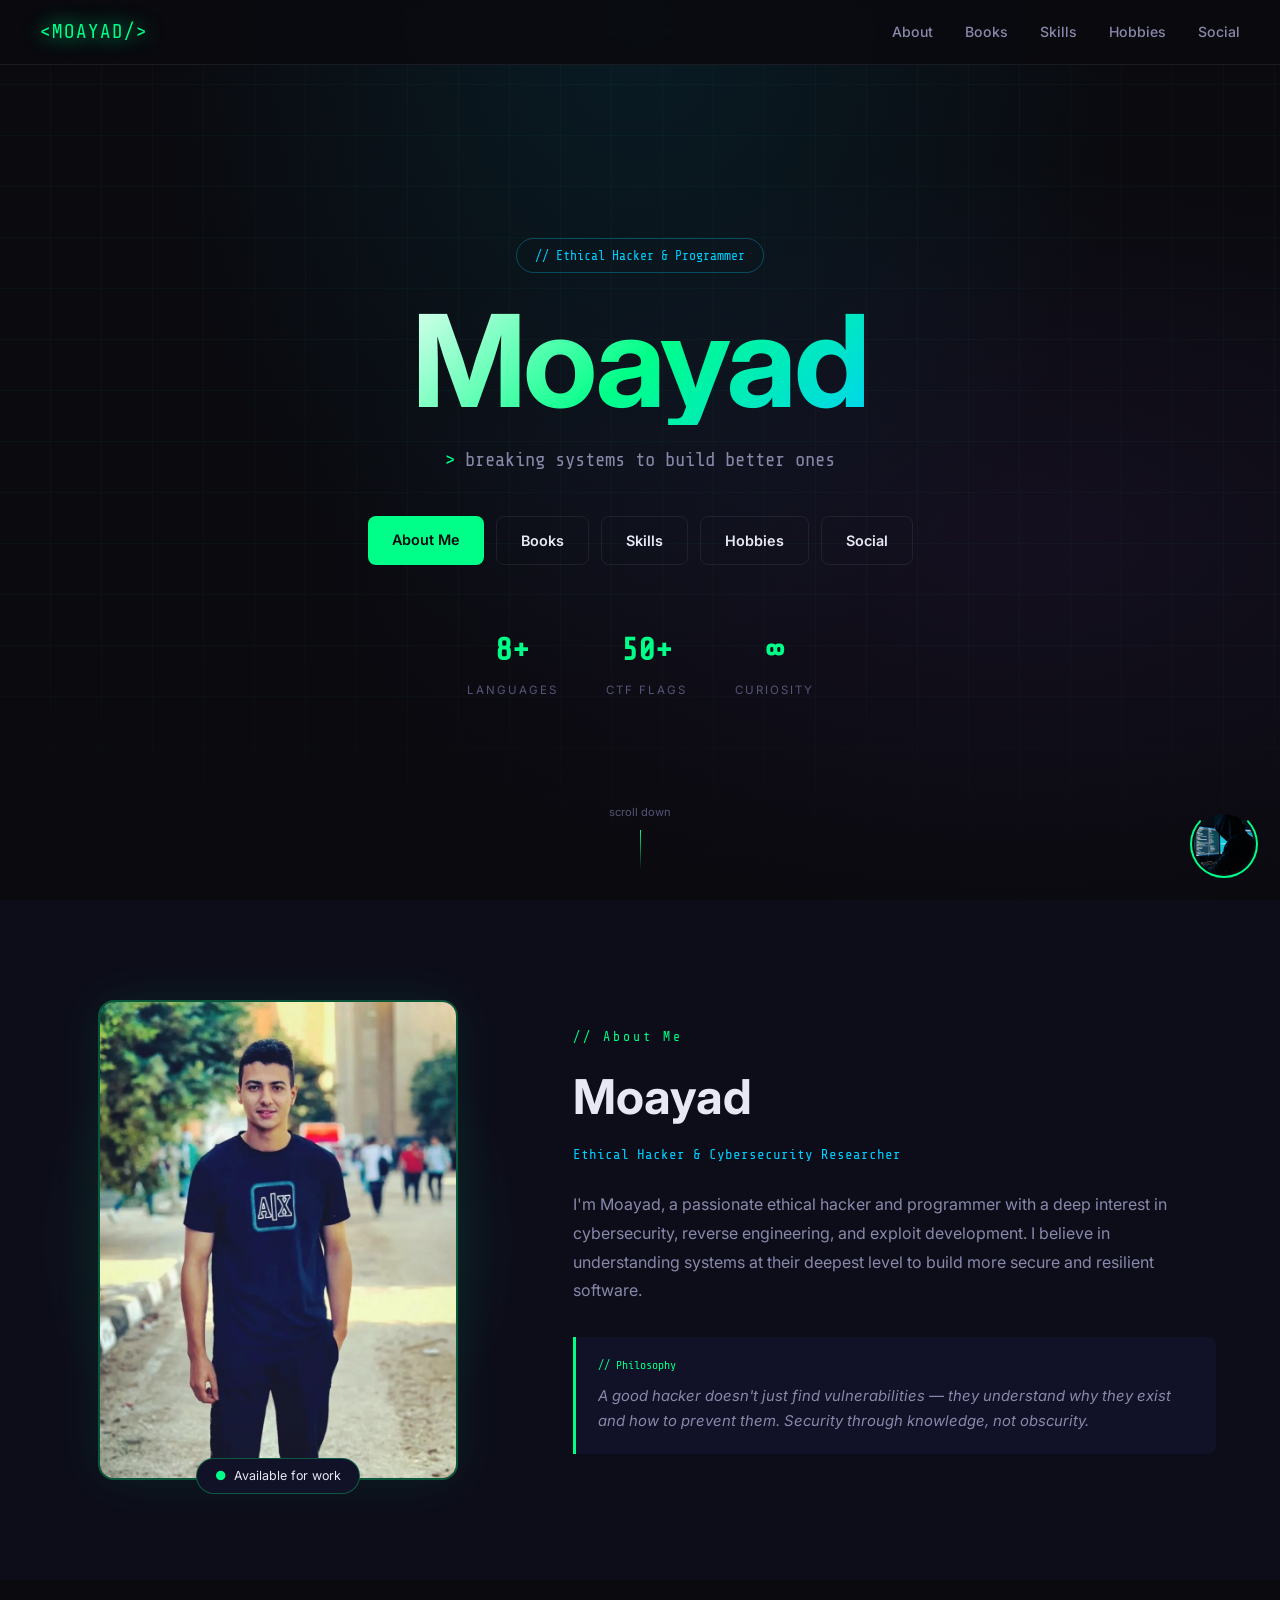
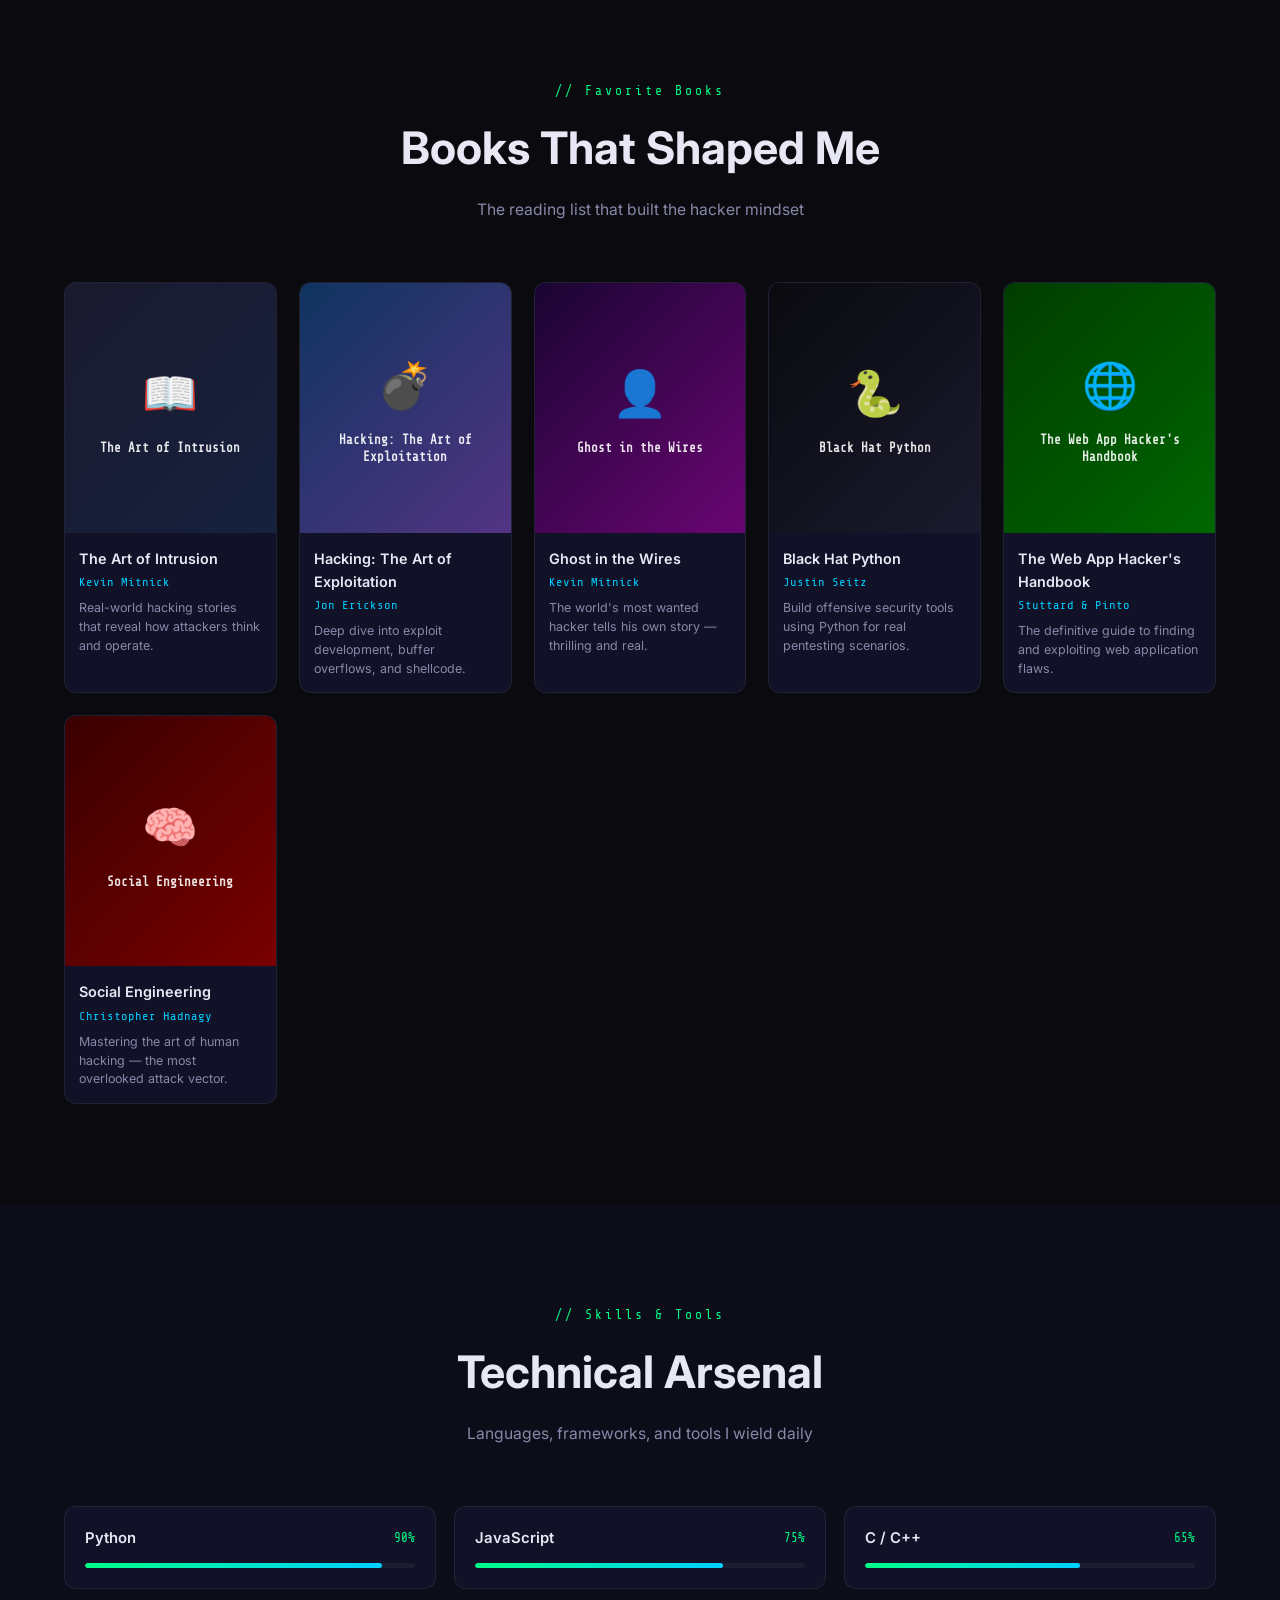
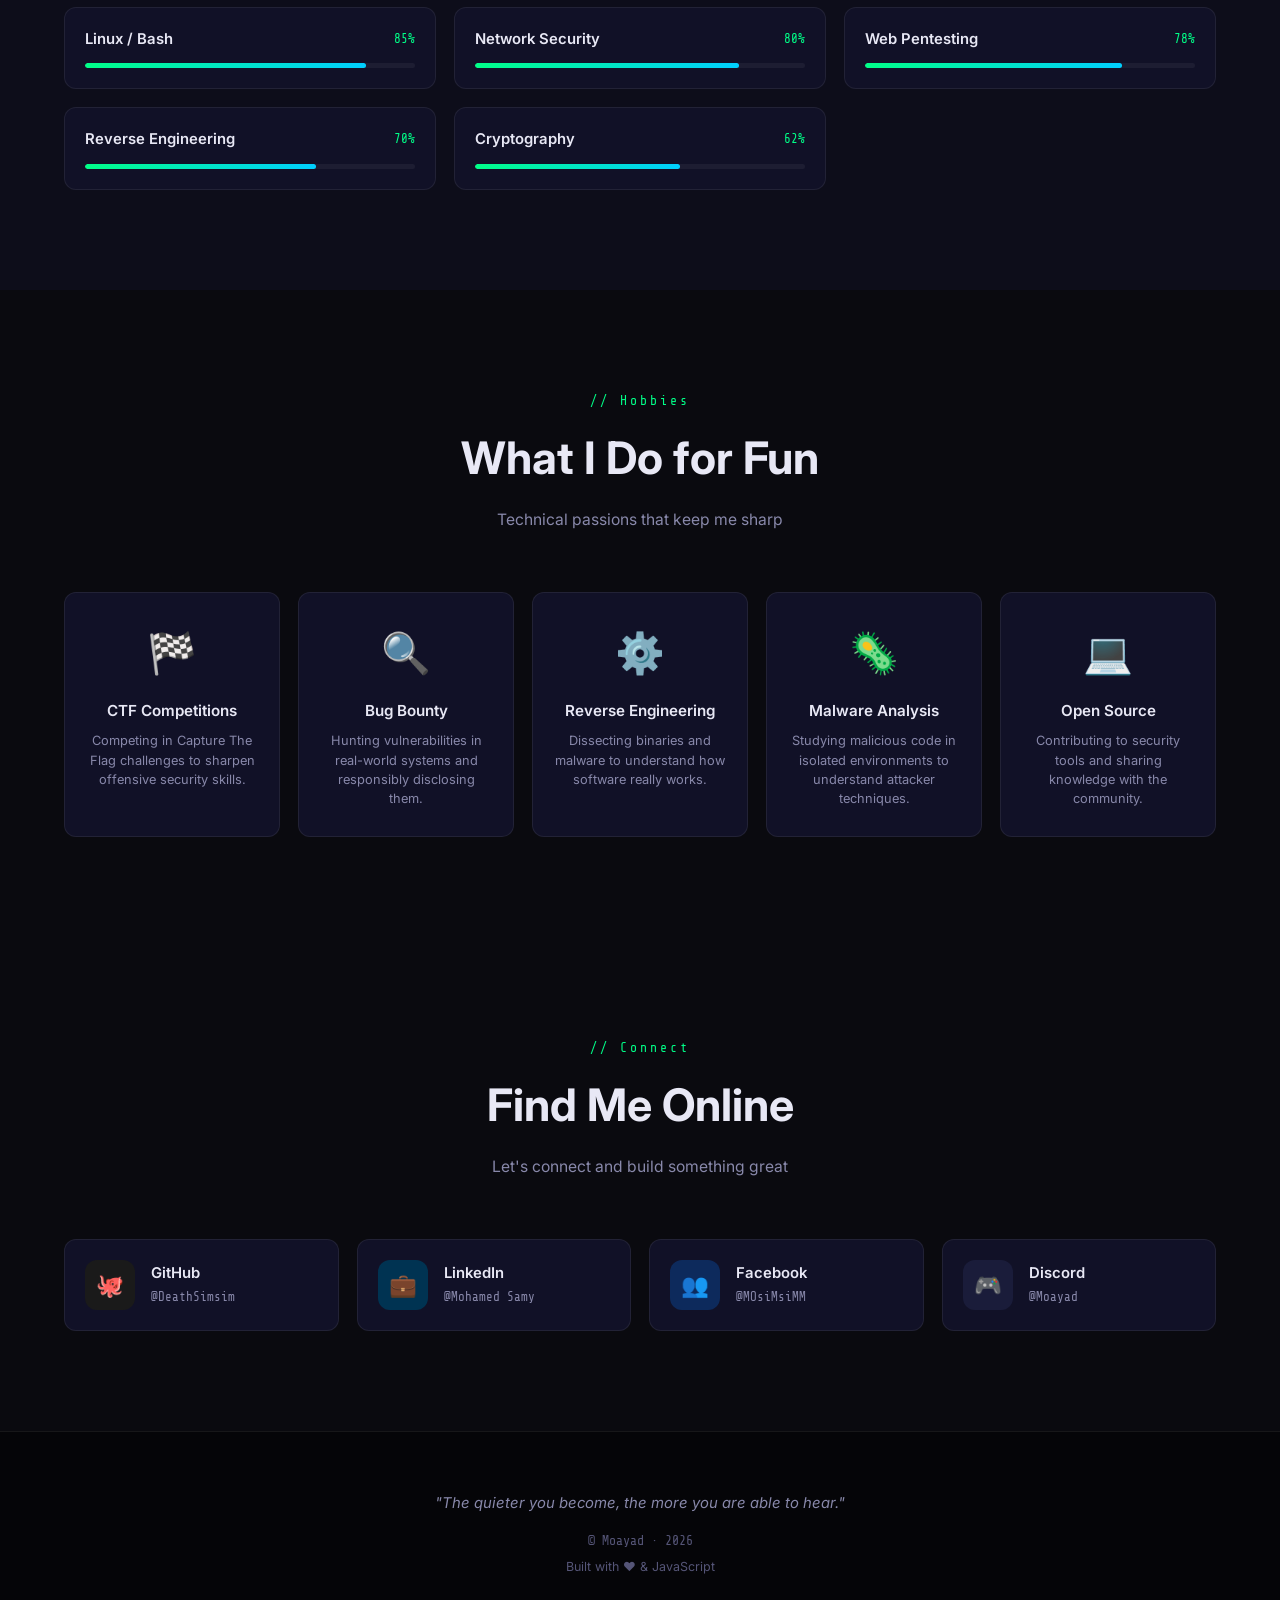
==== commit 5b325b5b: "remove love section" ====
--- a/index.html
+++ b/index.html
@@ -29,7 +29,6 @@
                 <li><a href="#books">Books</a></li>
                 <li><a href="#skills">Skills</a></li>
                 <li><a href="#hobbies">Hobbies</a></li>
-                <li><a href="#love">Love</a></li>
                 <li><a href="#social">Social</a></li>
             </ul>
         </div>
@@ -47,7 +46,6 @@
                 <a href="#books" class="btn btn-ghost">Books</a>
                 <a href="#skills" class="btn btn-ghost">Skills</a>
                 <a href="#hobbies" class="btn btn-ghost">Hobbies</a>
-                <a href="#love" class="btn btn-ghost btn-love">Love ❤️</a>
                 <a href="#social" class="btn btn-ghost">Social</a>
             </div>
             <div class="hero-stats">
@@ -119,45 +117,6 @@
                 <p class="section-subtitle">Technical passions that keep me sharp</p>
             </div>
             <div id="hobbies-list" class="hobbies-grid"></div>
-        </div>
-    </section>
-
-    <!-- LOVE -->
-    <section id="love" class="section love-section reveal">
-        <div class="love-section-bg"></div>
-        <div class="love-particles">
-            <span class="lp lp1">💕</span>
-            <span class="lp lp2">✨</span>
-            <span class="lp lp3">🌹</span>
-            <span class="lp lp4">💫</span>
-            <span class="lp lp5">💕</span>
-            <span class="lp lp6">✨</span>
-        </div>
-        <div class="section-inner">
-            <div class="section-header">
-                <div class="section-label love-label">// Love ❤️</div>
-                <h2 class="section-title love-title">My Heart</h2>
-            </div>
-            <div class="love-redesigned">
-                <div class="love-photo-wrap">
-                    <div class="love-photo-glow"></div>
-                    <img id="love-main-img" src="assets/imgs/love1.jpg" alt="Love" class="love-main-photo">
-                    <div class="love-photo-overlay"></div>
-                </div>
-                <div class="love-content-new">
-                    <div class="love-quote-mark">"</div>
-                    <p id="love-message" class="love-message-new">Behind every line of code, there's a feeling that
-                        makes it worth writing. You are my greatest bug fix — the one who made everything make sense.
-                    </p>
-                    <div class="love-quote-author">— Moayad ❤️</div>
-                    <a href="love.html" class="love-cta-btn" id="love-cta-btn">
-                        <span class="love-cta-heart">❤️</span>
-                        <span class="love-cta-text">Open My Heart</span>
-                        <span class="love-cta-arrow">→</span>
-                    </a>
-                    <p class="love-cta-hint">Something special is waiting…</p>
-                </div>
-            </div>
         </div>
     </section>
 
@@ -222,7 +181,6 @@
         <div class="sidebar-tabs">
             <button class="sb-tab active" data-tab="profile">Profile</button>
             <button class="sb-tab" data-tab="books">Books</button>
-            <button class="sb-tab" data-tab="love">Love</button>
             <button class="sb-tab" data-tab="social">Social</button>
         </div>
 
@@ -265,29 +223,6 @@
                 <button class="btn-add" id="add-book-btn">+ Add Book</button>
             </div>
 
-            <!-- LOVE TAB -->
-            <div id="tab-love" class="sb-tab-content">
-                <div class="sb-group toggle-row">
-                    <label>Show Love Section</label>
-                    <label class="toggle-switch">
-                        <input type="checkbox" id="love-visible" checked>
-                        <span class="toggle-slider"></span>
-                    </label>
-                </div>
-                <div class="sb-group">
-                    <label>Main Image</label>
-                    <img id="sb-love-preview" src="assets/imgs/love1.jpg" class="sb-img-preview" alt="Love preview">
-                    <input type="file" id="love-img-input" accept="image/*" style="display:none">
-                    <label for="love-img-input" class="btn-add"
-                        style="display:block;text-align:center;cursor:pointer;">📁 Change Image</label>
-                </div>
-                <div class="sb-group">
-                    <label>Love Message</label>
-                    <textarea id="edit-love-msg" rows="5" placeholder="Your love message..."></textarea>
-                </div>
-                <button class="btn btn-primary btn-full save-btn" id="save-love-btn">💾 Save Love</button>
-            </div>
-
             <!-- SOCIAL TAB -->
             <div id="tab-social" class="sb-tab-content">
                 <div id="sb-social-list"></div>
@@ -301,4 +236,4 @@
     <script src="assets/js/main.js"></script>
 </body>
 
-</html>+</html>
--- a/assets/css/main.css
+++ b/assets/css/main.css
@@ -24,9 +24,6 @@
     --text3: #555577;
     --border: rgba(255, 255, 255, 0.07);
     --border-a: rgba(0, 255, 136, 0.3);
-    --love-bg: #130a12;
-    --love-a: #ff6b9d;
-    --love-glow: rgba(255, 107, 157, 0.2);
     --font-mono: 'Share Tech Mono', monospace;
     --font: 'Inter', sans-serif;
     --r: 12px;
@@ -198,16 +195,6 @@
     transform: translateY(-2px);
 }
 
-.btn-love {
-    border-color: rgba(255, 107, 157, 0.35) !important;
-    color: var(--love-a) !important;
-}
-
-.btn-love:hover {
-    border-color: var(--love-a) !important;
-    box-shadow: 0 0 15px var(--love-glow) !important;
-}
-
 .btn-full {
     width: 100%;
     display: block;
@@ -697,290 +684,6 @@
     font-size: 0.8rem;
     color: var(--text2);
     line-height: 1.5;
-}
-
-/* ===== LOVE ===== */
-#love {
-    background: var(--love-bg);
-    border-top: 1px solid rgba(255, 107, 157, 0.12);
-    border-bottom: 1px solid rgba(255, 107, 157, 0.12);
-    position: relative;
-    overflow: hidden;
-}
-
-.love-section-bg {
-    position: absolute;
-    inset: 0;
-    background:
-        radial-gradient(ellipse at 20% 50%, rgba(255, 107, 157, 0.14) 0%, transparent 60%),
-        radial-gradient(ellipse at 80% 30%, rgba(155, 89, 255, 0.10) 0%, transparent 55%),
-        radial-gradient(ellipse at 50% 100%, rgba(255, 80, 120, 0.08) 0%, transparent 50%);
-    pointer-events: none;
-}
-
-.love-particles {
-    position: absolute;
-    inset: 0;
-    pointer-events: none;
-    overflow: hidden;
-    z-index: 0;
-}
-
-.lp {
-    position: absolute;
-    font-size: 1.4rem;
-    opacity: 0;
-    animation: floatParticle 8s ease-in-out infinite;
-}
-
-.lp1 {
-    left: 8%;
-    top: 20%;
-    animation-delay: 0s;
-    animation-duration: 9s;
-}
-
-.lp2 {
-    left: 20%;
-    top: 70%;
-    animation-delay: 1.5s;
-    animation-duration: 7s;
-}
-
-.lp3 {
-    left: 75%;
-    top: 15%;
-    animation-delay: 2.5s;
-    animation-duration: 10s;
-}
-
-.lp4 {
-    left: 88%;
-    top: 65%;
-    animation-delay: 0.8s;
-    animation-duration: 8s;
-}
-
-.lp5 {
-    left: 50%;
-    top: 85%;
-    animation-delay: 3.5s;
-    animation-duration: 9s;
-}
-
-.lp6 {
-    left: 60%;
-    top: 40%;
-    animation-delay: 1s;
-    animation-duration: 11s;
-}
-
-@keyframes floatParticle {
-    0% {
-        transform: translateY(0) scale(0.8);
-        opacity: 0;
-    }
-
-    20% {
-        opacity: 0.7;
-    }
-
-    80% {
-        opacity: 0.5;
-    }
-
-    100% {
-        transform: translateY(-120px) scale(1.1);
-        opacity: 0;
-    }
-}
-
-#love .section-inner {
-    position: relative;
-    z-index: 1;
-}
-
-.love-label {
-    color: var(--love-a) !important;
-}
-
-.love-title {
-    background: linear-gradient(135deg, #fff, var(--love-a));
-    -webkit-background-clip: text;
-    -webkit-text-fill-color: transparent;
-    background-clip: text;
-}
-
-/* --- Redesigned layout --- */
-.love-redesigned {
-    display: grid;
-    grid-template-columns: 1fr 1fr;
-    gap: 70px;
-    align-items: center;
-}
-
-.love-photo-wrap {
-    position: relative;
-    border-radius: 24px;
-    overflow: visible;
-}
-
-.love-photo-glow {
-    position: absolute;
-    inset: -40px;
-    background: radial-gradient(circle, rgba(255, 107, 157, 0.25) 0%, transparent 70%);
-    border-radius: 50%;
-    z-index: 0;
-    animation: glowPulse 3s ease-in-out infinite;
-}
-
-@keyframes glowPulse {
-
-    0%,
-    100% {
-        opacity: 0.7;
-        transform: scale(0.95);
-    }
-
-    50% {
-        opacity: 1;
-        transform: scale(1.05);
-    }
-}
-
-.love-main-photo {
-    width: 100%;
-    height: 900px;
-    object-fit: cover;
-    object-position: center bottom;
-    border-radius: 24px;
-    border: 2px solid rgba(255, 107, 157, 0.4);
-    box-shadow: 0 0 60px rgba(255, 107, 157, 0.2), 0 30px 60px rgba(0, 0, 0, 0.5);
-    position: relative;
-    z-index: 1;
-    transition: transform 0.6s ease, box-shadow 0.6s ease;
-    filter: brightness(1.05) saturate(1.1);
-}
-
-.love-main-photo:hover {
-    transform: scale(1.02) translateY(-5px);
-    box-shadow: 0 0 80px rgba(255, 107, 157, 0.35), 0 40px 80px rgba(0, 0, 0, 0.5);
-}
-
-.love-photo-overlay {
-    position: absolute;
-    bottom: 0;
-    left: 0;
-    right: 0;
-    height: 40%;
-    background: linear-gradient(to top, rgba(19, 10, 18, 0.6), transparent);
-    border-radius: 0 0 24px 24px;
-    z-index: 2;
-    pointer-events: none;
-}
-
-.love-content-new {
-    text-align: left;
-    padding: 20px 0;
-}
-
-.love-quote-mark {
-    font-size: 6rem;
-    line-height: 0.5;
-    color: var(--love-a);
-    font-family: Georgia, serif;
-    margin-bottom: 20px;
-    opacity: 0.6;
-    display: block;
-}
-
-.love-message-new {
-    font-size: 1.15rem;
-    line-height: 1.9;
-    color: var(--text);
-    font-style: italic;
-    margin-bottom: 16px;
-    font-weight: 300;
-}
-
-.love-quote-author {
-    font-family: var(--font-mono);
-    font-size: 0.82rem;
-    color: var(--love-a);
-    margin-bottom: 48px;
-    opacity: 0.8;
-}
-
-.love-cta-btn {
-    display: inline-flex;
-    align-items: center;
-    gap: 12px;
-    padding: 16px 32px;
-    background: linear-gradient(135deg, rgba(255, 107, 157, 0.15), rgba(155, 89, 255, 0.10));
-    border: 2px solid rgba(255, 107, 157, 0.5);
-    border-radius: 60px;
-    color: var(--love-a);
-    font-size: 1rem;
-    font-weight: 600;
-    font-family: var(--font);
-    cursor: pointer;
-    text-decoration: none;
-    transition: all 0.4s ease;
-    position: relative;
-    overflow: hidden;
-}
-
-.love-cta-btn::before {
-    content: '';
-    position: absolute;
-    inset: 0;
-    background: linear-gradient(135deg, rgba(255, 107, 157, 0.25), rgba(155, 89, 255, 0.15));
-    opacity: 0;
-    transition: opacity 0.4s ease;
-    border-radius: 60px;
-}
-
-.love-cta-btn:hover::before {
-    opacity: 1;
-}
-
-.love-cta-btn:hover {
-    border-color: var(--love-a);
-    box-shadow: 0 0 30px rgba(255, 107, 157, 0.4), 0 10px 30px rgba(0, 0, 0, 0.3);
-    transform: translateY(-3px);
-    color: #fff;
-}
-
-.love-cta-heart {
-    font-size: 1.3rem;
-    animation: heartbeat 1.5s ease infinite;
-    display: inline-block;
-}
-
-.love-cta-arrow {
-    font-size: 1.2rem;
-    transition: transform 0.3s ease;
-}
-
-.love-cta-btn:hover .love-cta-arrow {
-    transform: translateX(5px);
-}
-
-.love-cta-hint {
-    margin-top: 14px;
-    font-size: 0.78rem;
-    color: var(--text3);
-    font-family: var(--font-mono);
-    font-style: italic;
-}
-
-/* Legacy compat for admin sidebar */
-.love-message {
-    color: var(--text2);
-    font-size: 1rem;
-    line-height: 1.8;
-    font-style: italic;
-    margin-bottom: 28px;
 }
 
 /* ===== SOCIAL ===== */
@@ -1675,11 +1378,6 @@
     .about-img {
         max-width: 280px;
     }
-
-    .love-redesigned {
-        grid-template-columns: 1fr;
-        gap: 45px;
-    }
 }
 
 @media (max-width: 768px) {
@@ -1743,4 +1441,4 @@
     .books-grid {
         grid-template-columns: repeat(auto-fill, minmax(150px, 1fr));
     }
-}+}
